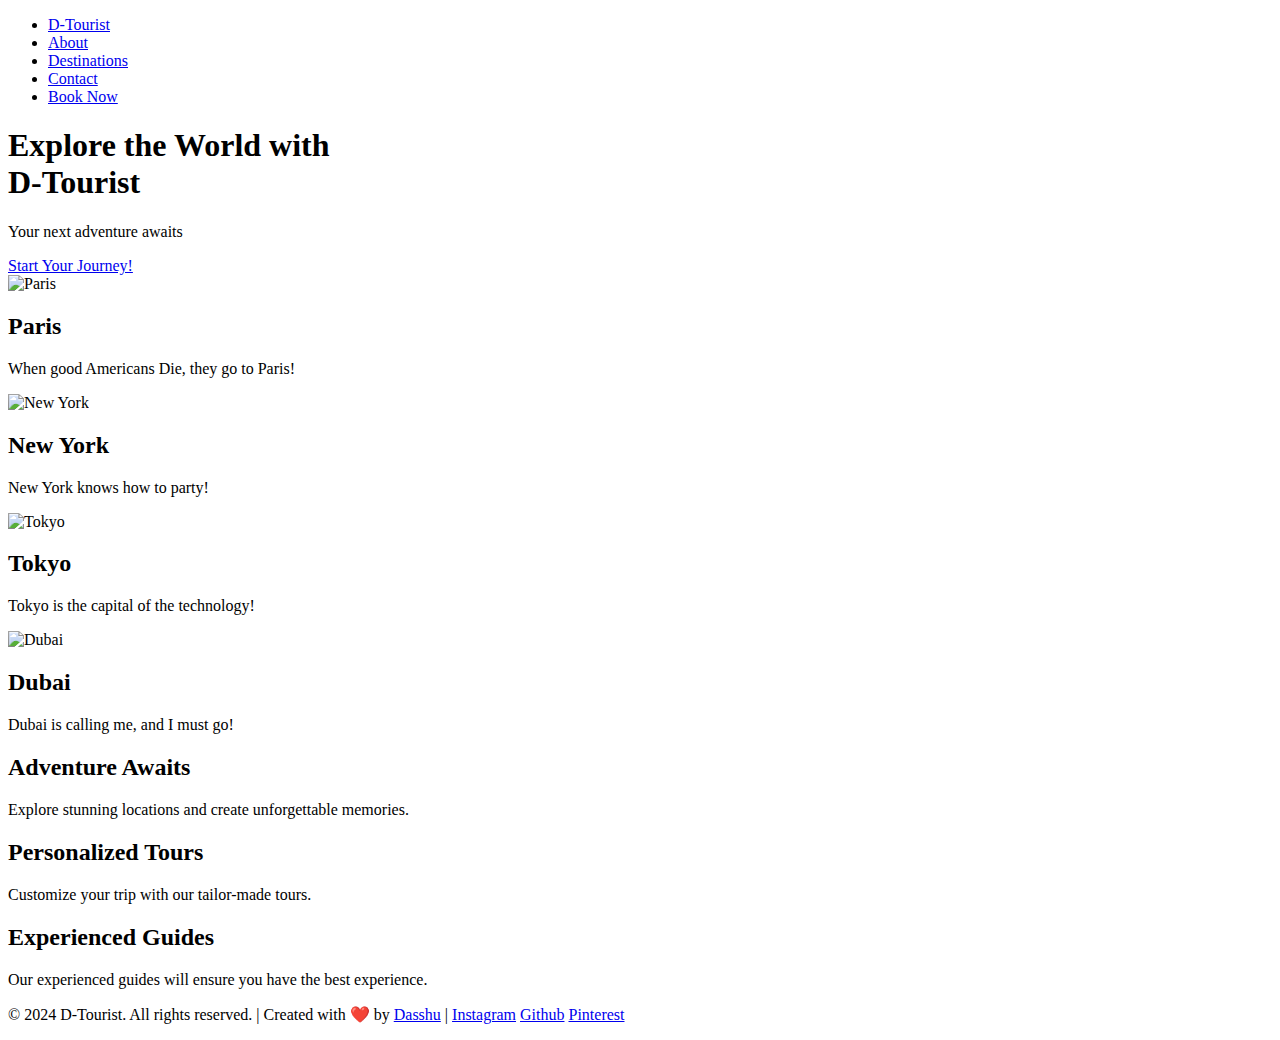
==== index.html @ 1119fc95 "Add files via upload" ====
<!DOCTYPE html>
<html lang="en">

<head>
  <meta charset="UTF-8">
  <meta name="viewport" content="width=device-width, initial-scale=1.0">
  <title>D-Tourist</title>
  <link rel="stylesheet" href="assets/css/styles.css">
</head>

<body background="/assets/images/hero-bg.jpg">
  <header>
    <nav>
      <ul>
        <li><a href="index.html" class="logo">D-Tourist</a></li>
        <li><a href="about.html">About</a></li>
        <li><a href="destinations.html">Destinations</a></li>
        <li><a href="contact.html">Contact</a></li>
        <li><a href="book.html" class="btn-book">Book Now</a></li>
      </ul>
    </nav>
    <section class="hero">
      <h1>Explore the World with <br>
        D-Tourist</h1>
      <p>Your next adventure awaits</p>
      <a href="/destinations.html" class="btn-hero">Start Your Journey!</a>
    </section>
  </header>

  <main>
    <div class="destination-container">
      <div class="destination">
        <img src="assets/images/paris.jpg" alt="Paris">
        <h2>Paris</h2>
        <p>When good Americans Die, they go to Paris!</p>
      </div>
      <div class="destination">
        <img src="assets/images/newyork.jpg" alt="New York">
        <h2>New York</h2>
        <p>New York knows how to party!</p>
      </div>
      <div class="destination">
        <img src="assets/images/tokyo.jpg" alt="Tokyo">
        <h2>Tokyo</h2>
        <p>Tokyo is the capital of the technology!</p>
      </div>
      <div class="destination">
        <img src="assets/images/popular-2.jpg" alt="Dubai">
        <h2>Dubai</h2>
        <p>Dubai is calling me, and I must go!</p>
      </div>
    </div>

    <div class="features-container">

      <section class="features">
        <div class="feature">
          <h2>Adventure Awaits</h2>
          <p>Explore stunning locations and create unforgettable memories.</p>
        </div>
        <div class="feature">
          <h2>Personalized Tours</h2>
          <p>Customize your trip with our tailor-made tours.</p>
        </div>
        <div class="feature">
          <h2>Experienced Guides</h2>
          <p>Our experienced guides will ensure you have the best experience.</p>
        </div>
      </section>
    </div>
  </main>

  <footer>
      <p>&copy; 2024 D-Tourist. All rights reserved. | Created with ❤️ by <a class="my-name" id="my-name" href="https://github.com/artistdasshu">Dasshu</a> | <a href="https://instagram.com/artistdasshu/" class="icon-info">Instagram</a> <a href="https://github.com/artistdasshu/" class="icon-info">Github</a> <a href="https://pinterest.in/artistdasshu/" class="icon-info">Pinterest</a></p>
  </footer>

  <script src="assets/js/scripts.js"></script>
</body>

</html>
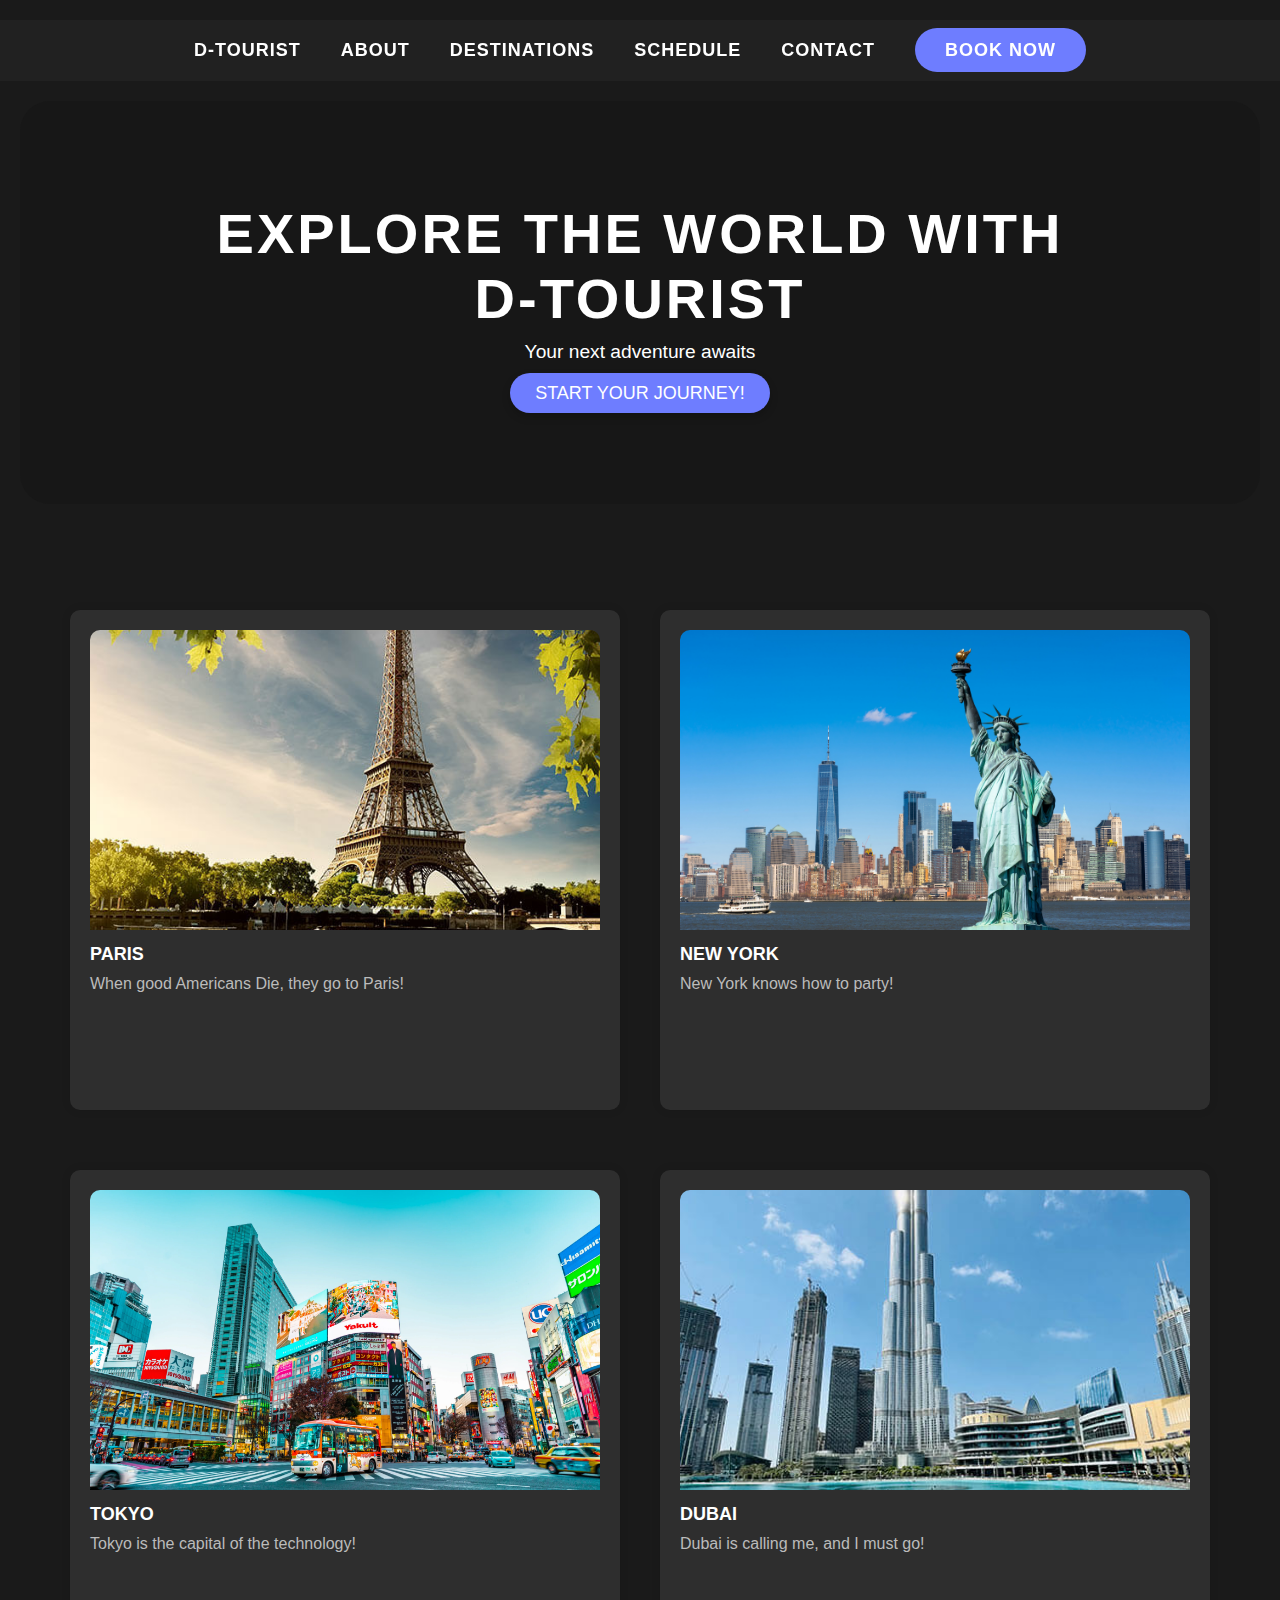
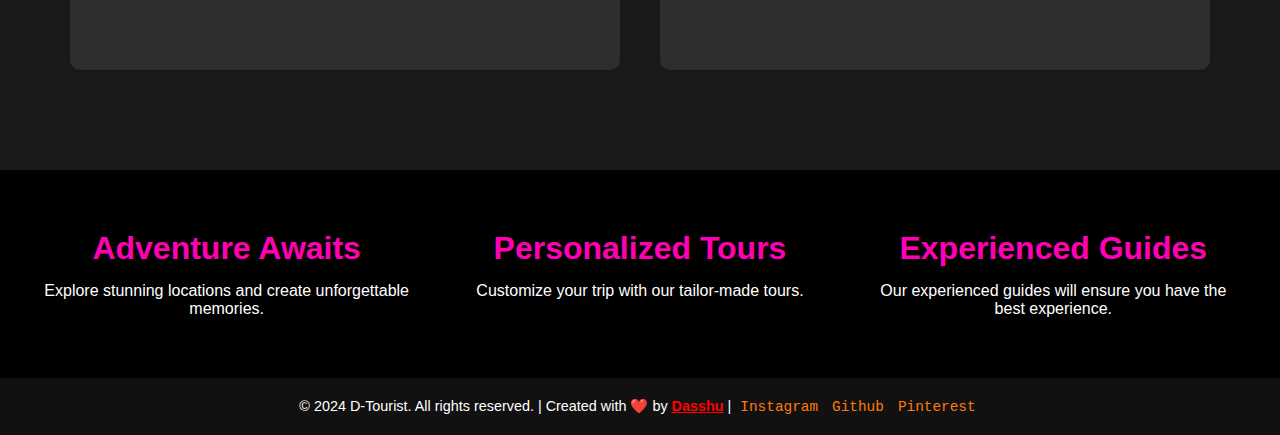
==== commit 3c9b9890: "Update index.html" ====
--- a/index.html
+++ b/index.html
@@ -15,6 +15,7 @@
         <li><a href="index.html" class="logo">D-Tourist</a></li>
         <li><a href="about.html">About</a></li>
         <li><a href="destinations.html">Destinations</a></li>
+        <li><a href="shcedule.html">Schedule</a></li>
         <li><a href="contact.html">Contact</a></li>
         <li><a href="book.html" class="btn-book">Book Now</a></li>
       </ul>
@@ -77,4 +78,4 @@
   <script src="assets/js/scripts.js"></script>
 </body>
 
-</html>+</html>
--- a/assets/css/styles.css
+++ b/assets/css/styles.css
@@ -0,0 +1,577 @@
+* {
+    margin: 0;
+    padding: 0;
+    box-sizing: border-box;
+}
+
+.hero p {
+    margin-bottom: 20px;
+}
+
+body {
+    font-family: 'Poppins', sans-serif;
+    /* background-image: linear-gradient(to top, #0250c5 0%, #d43f8d 100%); */
+    /* background-image: linear-gradient(to top, #30d0d0dd 0%, #330867d5 100%); */
+    background-color:#1a1a1a;
+    background-size: cover;
+    background-repeat: no-repeat;
+    background-position: center;
+    background-attachment: fixed;
+    color: #fff;
+}
+
+header {
+    background: url(/assets/images/hero-banner.jpg) no-repeat center center fixed;
+    background: url("https://i.ibb.co/4NnzpK4/hero-banner.jpg") no-repeat center center fixed;
+    background-color: cornflowerblue
+    -webkit-background-size: cover;
+    -moz-background-size: cover;
+    -o-background-size: cover;
+    background-size: cover;
+    padding: 20px 0;
+}
+
+nav {
+    background-color: #33333344;
+    padding: 20px 0;
+    margin: 0;
+    top: 0;
+    left: 0;
+    width: 100%;
+    z-index: 1;
+    position: sticky;
+}
+
+nav ul {
+    display: flex;
+    justify-content: center;
+    list-style: none;
+    margin: 0;
+    padding: 0;
+}
+
+nav ul li {
+    margin: 0 20px;
+}
+
+nav ul li a {
+    text-decoration: none;
+    color: #fff;
+    font-weight: bold;
+    font-size: 18px;
+    text-transform: uppercase;
+    letter-spacing: 1px;
+}
+
+nav ul li a::after {
+    content: '';
+    position: absolute;
+    bottom: -5px;
+    left: 0;
+    width: 100%;
+    height: 2px;
+    background: linear-gradient(90deg, #6e7dff, #ff00b3);
+    transform: scaleX(0);
+    transform-origin: bottom right;
+    transition: transform 0.3s ease-out;
+}
+
+nav ul li a:hover::after {
+    transform: scaleX(1);
+    transform-origin: bottom left;
+}
+
+.hero {
+    text-align: center;
+    padding: 100px 20px;
+    background-color: #11111133;
+    margin: 20px;
+    border-radius: 30px;
+}
+
+.hero h1 {
+    font-size: 3.5rem;
+    color: #fff;
+    text-transform: uppercase;
+    letter-spacing: 3px;
+}
+
+.hero p {
+    font-size: 1.2rem;
+    margin-top: 10px;
+}
+
+.btn-hero {
+    padding: 10px 25px;
+    margin-top: 20px;
+    background: #6e7dff;
+    color: #fff;
+    text-decoration: none;
+    font-size: 18px;
+    text-transform: uppercase;
+    border-radius: 30px;
+    box-shadow: 0 4px 8px rgba(0, 0, 0, 0.2);
+    transition: background-color 0.3s ease, transform 0.2s ease;
+}
+
+.btn-hero:hover {
+    background-color: #ff00b3;
+    transform: translateY(-2px);
+}
+
+section {
+    padding: 60px 20px;
+}
+
+.features {
+    display: flex;
+    justify-content: space-around;
+    margin-top: 40px;
+}
+
+.feature {
+    text-align: center;
+    width: 30%;
+}
+
+.feature h2 {
+    font-size: 2rem;
+    margin-bottom: 15px;
+    color: #ff00b3;
+}
+
+.feature p {
+    font-size: 1rem;
+}
+
+.btn-book,
+.btn-cta {
+    padding: 12px 30px;
+    background: #6e7dff;
+    color: #fff;
+    text-decoration: none;
+    border-radius: 25px;
+    text-transform: uppercase;
+    letter-spacing: 1px;
+    transition: background-color 0.3s ease, transform 0.2s ease;
+}
+
+.btn-book:hover,
+.btn-cta:hover {
+    background-color: #ff00b3;
+    transform: translateY(-2px);
+}
+
+.destinations-page {
+    text-align: center;
+    padding: 60px 20px;
+}
+
+.about-hd {
+    padding: 30px 0px;
+}
+
+#about {
+    text-align: center;
+    background-color: #11111133;
+    padding: 20px 10px;
+    margin: 0% 20%;
+    border-radius: 30px;
+    font-size: xx-large;
+}
+
+.destination-list {
+    display:flex;
+    justify-content: center;
+    margin-top: -60px;
+    flex-wrap: wrap;
+}
+
+.about-container {
+    margin: 3%;
+    display: flex;
+    justify-content: space-between;
+    align-items: center;
+    padding: 40px;
+    font-weight: bold;
+    font-family:'Courier New', Courier, monospace;
+    background-color: #3d3d3d95;
+    border-radius: 20px;
+    box-shadow: 0 0 10px rgba(0, 0, 0, 0.1);
+}
+
+.about-me,
+.about-project {
+    width: 45%;
+    padding: 20px;
+}
+
+.about-me h1,
+.about-project h1 {
+    text-align: center;
+    margin-bottom: 20px;
+    font-size: 18px;
+}
+
+.about-me p,
+.about-project p {
+    margin-bottom: 10px;
+    font-size: 16px;
+}
+
+.destination-list {
+    background-color: #1111115e;
+    padding: 5px;
+    border-radius: 15px;
+}
+
+.destination {
+    height: 350px;
+    cursor: pointer;
+    transition: 0.2s;
+}
+
+.destination-container{
+    margin: 2%;
+}
+
+.destination-container h1 {
+    background-color: #56565694;
+    padding: 10px;
+    border-radius: 15px;
+}
+
+.destination:hover {
+    transform: translateY(-10px);
+    box-shadow: 0 8px 16px rgba(0, 0, 0, 0.3);
+    cursor: pointer;
+}
+
+.destination:hover {
+    transform: translateY(-10px);
+    box-shadow: 0 8px 16px rgba(0, 0, 0, 0.3);
+    mouse-cursor: pointer;
+}
+
+.destination img {
+    width: 100%;
+    height: 100%;
+    border-radius: 8px;
+    transition: transform 0.3s ease;
+}
+
+.destination h2 {
+    margin-top: 15px;
+    color: #fff;
+    font-size: 1.5rem;
+    text-transform: uppercase;
+}
+
+.destination p {
+    margin-top: 10px;
+    font-size: 1rem;
+    color: #bbb;
+}
+
+footer {
+    background: #111;
+    text-align: center;
+    padding: 20px;
+    color: #fff;
+}
+
+footer p {
+    font-size: 0.9rem;
+}
+
+@media screen and (max-width: 768px) {
+    .features {
+        flex-direction: column;
+        align-items: center;
+    }
+
+    .feature {
+        width: 80%;
+        margin-bottom: 30px;
+    }
+
+    .destination-list {
+        flex-direction: column;
+        align-items: center;
+    }
+
+    .destination {
+        width: 80%;
+        margin-bottom: 30px;
+    }
+}
+
+.destination-container {
+    background-color: transparent;
+    padding: 20px;
+    display: flex;
+    flex-wrap: wrap;
+    justify-content: center;
+}
+
+.destination {
+    margin: 20px;
+    width: 550px;
+    background-color: #2e2e2e;
+    height: 500px;
+    padding: 20px;
+    border-radius: 10px;
+    box-shadow: 0 0 10px rgba(0, 0, 0, 0.1);
+}
+
+.destination img {
+    width: 100%;
+    height: 300px;
+    object-fit: cover;
+    border-radius: 10px 10px 0 0;
+}
+
+.destination h2 {
+    font-size: 18px;
+    margin-top: 10px;
+}
+
+.booking-page {
+    max-width: 60%;
+    margin: 40px auto;
+    padding: 20px;
+    background-color: #3d3d3d;
+    border: 1px solid #6e7dff;
+    border-radius: 10px;
+    box-shadow: 0 0 10px rgba(0, 0, 0, 0.1);
+}
+
+.booking-page h1 {
+    text-align: center;
+    margin-bottom: 20px;
+}
+
+.booking-page form {
+    display: flex;
+    flex-direction: column;
+    align-items: center;
+}
+
+.booking-page label {
+    margin-bottom: 10px;
+    font-weight: bold;
+}
+
+.booking-page input[type="date"],
+.booking-page select {
+    width: 100%;
+    padding: 10px;
+    margin-bottom: 20px;
+    border: 1px solid #ccc;
+    border-radius: 5px;
+    font-size: 16px;
+}
+
+.booking-page input[type="date"]:focus,
+.booking-page select:focus {
+    border-color: #aaa;
+    box-shadow: 0 0 10px rgba(0, 0, 0, 0.1);
+}
+
+.booking-page textarea {
+    width: 100%;
+    padding: 10px;
+    margin-bottom: 20px;
+    border: 1px solid #ccc;
+    border-radius: 5px;
+    font-size: 16px;
+    resize: vertical;
+}
+
+.booking-page textarea:focus {
+    border-color: #aaa;
+    box-shadow: 0 0 10px rgba(0, 0, 0, 0.1);
+}
+
+.booking-page .btn-submit {
+    background-color: #6e7dff;
+    color: #fff;
+    padding: 10px 20px;
+    border: none;
+    border-radius: 5px;
+    cursor: pointer;
+    font-size: 16px;
+}
+
+.booking-page .btn-submit:hover {
+    background-color: #ff00b3;
+    transform: translateY(-2px);
+}
+
+.booking-page .price-option {
+    margin-bottom: 20px;
+}
+
+.booking-page .price-option label {
+    margin-bottom: 10px;
+    font-weight: bold;
+}
+
+.booking-page .price-option select {
+    width: 100%;
+    padding: 10px;
+    border: 1px solid #ccc;
+    border-radius: 5px;
+    font-size: 16px;
+}
+
+.booking-page .price-option select:focus {
+    border-color: #aaa;
+    box-shadow: 0 0 10px rgba(0, 0, 0, 0.1);
+}
+
+.features-container {
+    background-color: black;
+}
+
+.my-name {
+    color: red;
+    font-weight: bold;
+    transition: 0.2s;
+}
+
+.my-name:hover {
+    color: #ff00b3;
+    font-size: 110%;
+}
+
+
+
+.contact-container {
+    margin: 40px;
+    display: flex;
+    justify-content: space-between;
+    align-items: center;
+    padding: 40px;
+    background-color: #3d3d3d;
+    border: 1px solid #6e7dff;
+    border-radius: 10px;
+    box-shadow: 0 0 10px rgba(0, 0, 0, 0.1);
+}
+
+.direct-contact,
+.contact-info {
+    width: 45%;
+    padding: 20px;
+}
+
+.direct-contact h1,
+.contact-info h1 {
+    text-align: center;
+    margin-bottom: 20px;
+    font-size: 18px;
+}
+
+.direct-contact form {
+    display: flex;
+    flex-direction: column;
+    align-items: center;
+}
+
+.direct-contact label {
+    margin-bottom: 10px;
+    font-size: 16px;
+}
+
+.direct-contact input,
+.direct-contact textarea {
+    width: 100%;
+    padding: 10px;
+    margin-bottom: 20px;
+    border: 1px solid #ccc;
+    border-radius: 5px;
+    font-size: 16px;
+}
+
+.direct-contact input:focus,
+.direct-contact textarea:focus {
+    border-color: #aaa;
+    box-shadow: 0 0 10px rgba(0, 0, 0, 0.1);
+}
+
+.direct-contact .btn-submit {
+    background-color: #6e7dff;
+    color: #fff;
+    padding: 10px 20px;
+    border: none;
+    border-radius: 5px;
+    cursor: pointer;
+    font-size: 16px;
+}
+
+.direct-contact .btn-submit:hover {
+    background-color: #ff00b3;
+    transform: translateY(-2px);
+}
+
+.contact-info p {
+    margin-bottom: 10px;
+    font-size: 16px;
+}
+
+.contact-a {
+    color: #7e89ec;
+    font-weight: bold;
+    transition: 0.2s;
+}
+
+.contact-a:hover {
+    color: #ff00b3;
+}
+
+.icon-info {
+    color: rgb(255, 123, 8);
+    font-family: 'Courier New', Courier, monospace;
+    padding: 5px;
+    text-decoration: none;
+}
+
+.icon-info:hover {
+    color: white;
+    font-weight: bold;
+    text-decoration: underline;
+}
+
+
+
+.destination {
+    position: relative;
+    margin-bottom: 40px;
+  }
+  
+  .destination p {
+    margin-top: 10px;
+    font-size: 1rem;
+    color: #bbb;
+  }
+  
+  .destination a.btn-cta {
+    position: absolute;
+    bottom: 10px;
+    left: 50%;
+    transform: translateX(-50%);
+    background-color: #6e7dff;
+    color: #fff;
+    padding: 10px 25px;
+    text-decoration: none;
+    font-size: 18px;
+    text-transform: uppercase;
+    letter-spacing: 1px;
+    border-radius: 30px;
+    box-shadow: 0 4px 8px rgba(0, 0, 0, 0.2);
+    transition: background-color 0.3s ease, transform 0.2s ease;
+  }
+  
+  .destination a.btn-cta:hover {
+    background-color: #ff00b3;
+  }